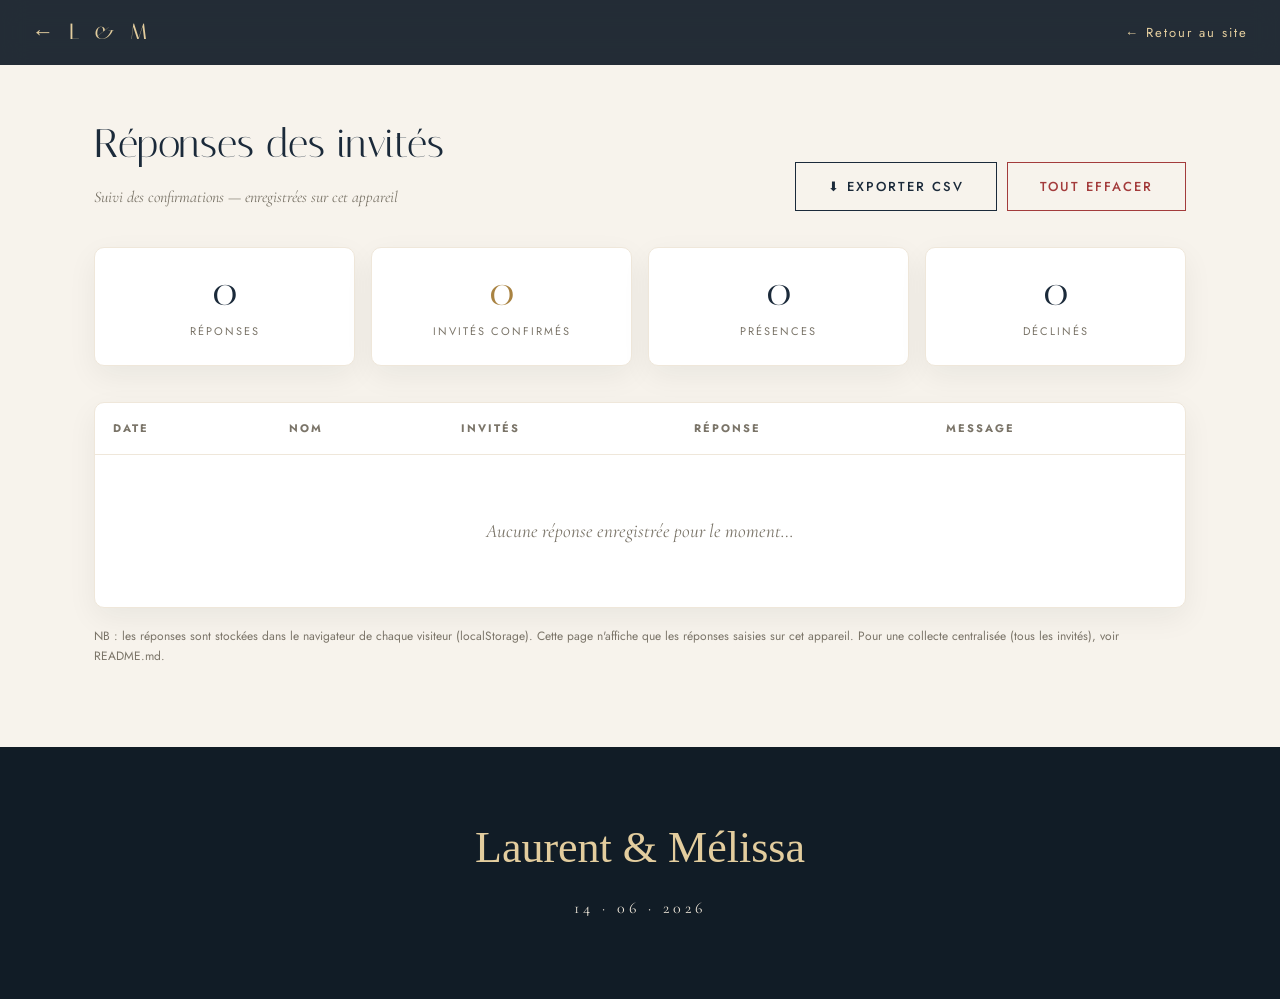
==== admin.html @ e38e4ee6 "feat: RSVP avec sauvegarde + page admin, musique d'ambiance, carte interactive; fix crash main.js" ====
<!DOCTYPE html>
<html lang="fr">
<head>
    <meta charset="UTF-8">
    <meta name="viewport" content="width=device-width, initial-scale=1.0">
    <title>Réponses RSVP · Laurent & Mélissa</title>
    <meta name="robots" content="noindex, nofollow">
    <link rel="preconnect" href="https://fonts.googleapis.com">
    <link rel="preconnect" href="https://fonts.gstatic.com" crossorigin>
    <link href="https://fonts.googleapis.com/css2?family=Cormorant+Garamond:ital,wght@0,400;0,500;0,600;1,400&family=Italiana&family=Jost:wght@300;400;500&display=swap" rel="stylesheet">
    <link rel="stylesheet" href="css/style.css">
</head>
<body class="admin-page">

    <!-- ===== NAV MINI ===== -->
    <header class="nav nav-slim nav-scrolled" id="siteNav">
        <a href="index.html" class="nav-brand">← L &amp; M</a>
        <a href="index.html" class="nav-gallery-link">← Retour au site</a>
    </header>

    <main class="admin-main">
        <div class="container">
            <div class="admin-header-row">
                <div>
                    <h1 class="admin-title">Réponses des invités</h1>
                    <p class="admin-sub">Suivi des confirmations — enregistrées sur cet appareil</p>
                </div>
                <div class="admin-actions">
                    <button class="btn btn-outline" id="exportCsv">⬇ Exporter CSV</button>
                    <button class="btn btn-danger" id="clearAll">Tout effacer</button>
                </div>
            </div>

            <div class="admin-stats" id="adminStats"></div>

            <div class="admin-table-wrap">
                <table class="admin-table">
                    <thead>
                        <tr>
                            <th>Date</th>
                            <th>Nom</th>
                            <th>Invités</th>
                            <th>Réponse</th>
                            <th>Message</th>
                        </tr>
                    </thead>
                    <tbody id="adminBody"></tbody>
                </table>
                <div class="admin-empty" id="adminEmpty">Aucune réponse enregistrée pour le moment…</div>
            </div>

            <p class="admin-note">NB : les réponses sont stockées dans le navigateur de chaque visiteur (localStorage). Cette page n'affiche que les réponses saisies sur cet appareil. Pour une collecte centralisée (tous les invités), voir README.md.</p>
        </div>
    </main>

    <!-- ===== FOOTER ===== -->
    <footer class="footer">
        <div class="container">
            <p class="footer-names">Laurent &amp; Mélissa</p>
            <p class="footer-date">14 · 06 · 2026</p>
        </div>
    </footer>

    <script src="js/admin.js"></script>
</body>
</html>
---- css/style.css ----
/* ════════════════════════════════════════════════
   MARIAGE PREMIUM — ÉLÉGANCE CLASSIQUE
   Palette : navy profond · crème ivoire · or
   ════════════════════════════════════════════════ */

:root{
    --navy:        #1B2A3A;
    --navy-dark:   #111C26;
    --ivory:       #F7F3EC;
    --ivory-deep:  #EFE7DA;
    --gold:        #C5A35C;
    --gold-light:  #E3CD9E;
    --gold-dark:   #A98342;
    --charcoal:    #31302E;
    --text:        #3A3937;
    --muted:       #7A7468;
    --serif:       'Cormorant Garamond', serif;
    --display:     'Italiana', serif;
    --script:      'Great Vibes', cursive;
    --sans:        'Jost', sans-serif;
    --ease:        cubic-bezier(.22,.61,.36,1);
    --shadow:      0 20px 60px rgba(17,28,38,.18);
    --transition:  all .6s var(--ease);
}

*{margin:0;padding:0;box-sizing:border-box}
html{scroll-behavior:smooth}
body{
    font-family:var(--sans);
    color:var(--text);
    background:var(--ivory);
    line-height:1.7;
    overflow-x:hidden;
    -webkit-font-smoothing:antialiased;
}
img{max-width:100%;display:block}
a{text-decoration:none;color:inherit}
button{font-family:inherit;cursor:pointer;border:none;background:none}
.container{max-width:1140px;margin:0 auto;padding:0 24px}
.container-narrow{max-width:760px;margin:0 auto;padding:0 24px}
.section-pad{padding:96px 0}
.section-kicker{
    font-family:var(--script);
    font-size:28px;
    color:var(--gold-dark);
    text-align:center;
    margin-bottom:6px;
}
.section-title{
    font-family:var(--display);
    font-size:clamp(30px,4vw,44px);
    color:var(--navy);
    text-align:center;
    font-weight:400;
    margin-bottom:16px;
    letter-spacing:1px;
}

/* ===== REVEAL ANIMATION ===== */
.reveal{opacity:0;transform:translateY(30px);transition:var(--transition)}
.reveal.in{opacity:1;transform:translateY(0)}

/* ===== BUTTONS ===== */
.btn{
    display:inline-flex;align-items:center;justify-content:center;
    padding:14px 32px;font-family:var(--sans);font-size:13px;letter-spacing:2px;
    text-transform:uppercase;font-weight:500;transition:var(--transition);
    border:1px solid transparent;
}
.btn-gold{background:var(--gold);color:var(--navy);border-color:var(--gold)}
.btn-gold:hover{background:var(--gold-dark);border-color:var(--gold-dark);color:#fff;transform:translateY(-2px)}
.btn-ghost{color:var(--ivory);border-color:rgba(255,255,255,.5)}
.btn-ghost:hover{background:rgba(255,255,255,.1);border-color:#fff;transform:translateY(-2px)}
.btn-block{width:100%}

/* ===== MUSIC FAB ===== */
.music-fab{
    position:fixed;bottom:24px;right:24px;z-index:1000;
    width:52px;height:52px;border-radius:50%;
    background:var(--navy);color:var(--gold-light);
    display:flex;align-items:center;justify-content:center;
    box-shadow:var(--shadow);transition:var(--transition);
    opacity:0;pointer-events:none;
}
.music-fab.show{opacity:1;pointer-events:auto}
.music-fab.playing{background:var(--gold);color:var(--navy)}
.music-fab.playing svg{animation:spinSlow 5s linear infinite}
@keyframes spinSlow{to{transform:rotate(360deg)}}

/* ===== SCREEN-INTRO ===== */
.screen-intro{
    position:fixed;inset:0;z-index:2000;
    background:linear-gradient(160deg,var(--navy-dark),var(--navy));
    display:flex;align-items:center;justify-content:center;
    text-align:center;color:var(--ivory);
    transition:opacity 1s ease,visibility 1s ease;
}
.screen-intro.hidden{opacity:0;visibility:hidden;pointer-events:none}
.intro-inner{padding:40px;max-width:600px}
.intro-kicker{font-family:var(--sans);letter-spacing:4px;font-size:12px;color:var(--gold-light);text-transform:uppercase;margin-bottom:16px}
.intro-names{
    font-family:var(--script);font-size:clamp(50px,10vw,90px);
    font-weight:400;line-height:1.2;margin-bottom:10px;
}
.intro-names span{display:inline-block}
.intro-amp{color:var(--gold);margin:0 12px;font-size:.7em}
.intro-date{font-family:var(--serif);font-size:20px;color:var(--ivory-deep);margin-bottom:36px;letter-spacing:3px}
.intro-btn{
    padding:15px 44px;border:1px solid var(--gold);color:var(--gold-light);
    letter-spacing:3px;font-size:12px;text-transform:uppercase;transition:var(--transition);
}
.intro-btn:hover{background:var(--gold);color:var(--navy)}

/* ===== NAV ===== */
.nav{
    position:fixed;top:0;left:0;right:0;z-index:1000;
    display:flex;align-items:center;justify-content:space-between;
    padding:22px 40px;transition:var(--transition);color:var(--ivory);
}
.nav-brand{font-family:var(--display);font-size:22px;letter-spacing:4px;color:var(--gold-light)}
.nav-gallery-link{font-size:13px;letter-spacing:2px;color:var(--gold-light);transition:color .3s}
.nav-gallery-link:hover{color:var(--ivory)}
.nav.scrolled{
    background:rgba(17,28,38,.92);backdrop-filter:blur(12px);
    padding:14px 40px;box-shadow:0 4px 30px rgba(0,0,0,.2);
}
.nav-slim{padding:18px 32px;background:transparent}
.nav-slim.nav-scrolled{background:rgba(17,28,38,.92);backdrop-filter:blur(12px);padding:14px 32px}

/* ===== HERO ===== */
.hero{
    position:relative;min-height:100vh;display:flex;align-items:center;justify-content:center;
    text-align:center;color:var(--ivory);overflow:hidden;
}
.hero-bg{
    position:absolute;inset:0;
    background:radial-gradient(ellipse at center,rgba(197,163,92,.15),transparent 60%),linear-gradient(160deg,var(--navy-dark),var(--navy) 60%,var(--navy));
    z-index:0;
}
.hero::after{
    content:'';position:absolute;inset:0;z-index:1;
    background:
        radial-gradient(1px 1px at 20% 30%,rgba(255,255,255,.06) 50%,transparent 50%),
        radial-gradient(1px 1px at 70% 20%,rgba(255,255,255,.05) 50%,transparent 50%),
        radial-gradient(1px 1px at 40% 70%,rgba(255,255,255,.04) 50%,transparent 50%);
    pointer-events:none;
}
.hero-content{position:relative;z-index:2;padding:0 24px}
.hero-kicker{letter-spacing:6px;font-size:12px;color:var(--gold-light);text-transform:uppercase;margin-bottom:26px}
.hero-names{font-family:var(--display);font-weight:400;font-size:clamp(42px,9vw,96px);line-height:1.05;display:flex;align-items:center;justify-content:center;gap:clamp(12px,3vw,36px);flex-wrap:wrap}
.hero-divider{display:flex;align-items:center;gap:14px}
.hero-divider i{display:flex;align-items:center}
.hero-divider i::before{content:'✦';color:var(--gold);font-size:.25em}
.hero-date{font-family:var(--serif);font-size:clamp(18px,2.5vw,24px);color:var(--ivory-deep);letter-spacing:4px;margin:28px 0 12px}
.hero-sub{font-family:var(--serif);font-style:italic;font-size:18px;color:rgba(247,243,236,.75);margin-bottom:40px}
.hero-cta{display:flex;gap:16px;justify-content:center;flex-wrap:wrap}
.hero-scroll{position:absolute;bottom:30px;left:50%;transform:translateX(-50%);z-index:2}
.hero-scroll span{display:block;width:24px;height:40px;border:1px solid rgba(247,243,236,.4);border-radius:14px;position:relative}
.hero-scroll span::after{content:'';position:absolute;top:8px;left:50%;width:4px;height:8px;margin-left:-2px;background:var(--gold);border-radius:4px;animation:scrollAnim 1.6s infinite}
@keyframes scrollAnim{0%{opacity:1;transform:translateY(0)}70%{opacity:0;transform:translateY(12px)}100%{opacity:0}}

/* ===== COUNTDOWN ===== */
.countdown-section{background:var(--ivory);text-align:center}
.countdown{display:inline-flex;align-items:center;gap:16px;margin-top:20px}
.cd-item{background:#fff;border:1px solid var(--ivory-deep);padding:22px 26px;border-radius:8px;min-width:92px;box-shadow:0 10px 30px rgba(17,28,38,.06)}
.cd-num{display:block;font-family:var(--display);font-size:46px;color:var(--navy);line-height:1;font-weight:400;font-variant-numeric:tabular-nums}
.cd-label{display:block;font-size:11px;letter-spacing:2px;text-transform:uppercase;color:var(--muted);margin-top:8px}
.cd-sep{font-family:var(--display);font-size:40px;color:var(--gold);margin-bottom:26px}

/* ===== STORY ===== */
.story-section{background:linear-gradient(180deg,var(--ivory),var(--ivory-deep))}
.story-timeline{position:relative;margin-top:48px;padding-left:120px}
.story-timeline::before{content:'';position:absolute;left:60px;top:0;bottom:0;width:1px;background:var(--gold)}
.story-node{position:relative;margin-bottom:44px;padding-left:40px}
.story-node::before{content:'';position:absolute;left:-104px;top:6px;width:12px;height:12px;border-radius:50%;background:var(--gold);box-shadow:0 0 0 4px #fff,0 0 0 5px var(--gold)}
.story-year{font-family:var(--display);font-size:26px;color:var(--gold-dark);display:block;margin-bottom:6px}
.story-node p{font-family:var(--serif);font-size:20px;color:var(--text);max-width:520px}

/* ===== PROGRAM ===== */
.program-section{background:var(--navy);color:var(--ivory)}
.program-section .section-title{color:var(--ivory)}
.program-section .section-kicker{color:var(--gold-light)}
.program-grid{display:grid;grid-template-columns:repeat(auto-fit,minmax(220px,1fr));gap:24px;margin-top:48px}
.program-card{
    background:rgba(255,255,255,.04);border:1px solid rgba(255,255,255,.08);
    padding:32px 24px;text-align:center;border-radius:10px;transition:var(--transition);
}
.program-card:hover{background:rgba(255,255,255,.08);transform:translateY(-4px)}
.program-time{display:block;font-family:var(--display);font-size:26px;color:var(--gold-light);letter-spacing:2px}
.program-icon{display:block;font-size:30px;margin:14px 0}
.program-card h3{font-family:var(--serif);font-size:22px;font-weight:500;margin-bottom:8px}
.program-card p{font-size:14px;color:rgba(247,243,236,.7)}

/* ===== VENUE ===== */
.venue-section{background:var(--ivory)}
.venue-card{
    max-width:720px;margin:40px auto 0;text-align:center;
    background:#fff;border:1px solid var(--ivory-deep);padding:48px 40px;border-radius:10px;
    box-shadow:var(--shadow);
}
.venue-card h3{font-family:var(--display);font-size:30px;color:var(--navy);font-weight:400;margin-bottom:8px}
.venue-card p{color:var(--muted);margin-bottom:8px}
.venue-note{font-family:var(--serif);font-style:italic;font-size:16px;margin-bottom:24px}
.venue-card .btn{margin-top:8px}

/* ===== GALLERY ===== */
.gallery-section{background:linear-gradient(180deg,var(--ivory-deep),var(--ivory))}
.gallery-intro{text-align:center;font-family:var(--serif);font-size:19px;font-style:italic;color:var(--muted);max-width:620px;margin:0 auto 32px}
.gallery-actions{display:flex;flex-direction:column;align-items:center;gap:24px;margin-bottom:40px}
.qr-box{background:#fff;padding:20px;border-radius:10px;border:1px solid var(--ivory-deep);text-align:center}
.qr-title{font-size:12px;letter-spacing:1px;text-transform:uppercase;color:var(--muted);margin-bottom:10px}
.qr-placeholder{width:120px;height:120px;background:var(--navy);color:var(--gold-light);display:flex;align-items:center;justify-content:center;font-family:var(--display);font-size:20px;border-radius:6px;margin:0 auto}

.gallery-filter{display:flex;justify-content:center;gap:8px;flex-wrap:wrap;margin-bottom:36px}
.gfilter{padding:9px 22px;font-size:12px;letter-spacing:1.5px;text-transform:uppercase;color:var(--muted);border:1px solid var(--ivory-deep);border-radius:40px;transition:var(--transition)}
.gfilter:hover{color:var(--navy);border-color:var(--gold)}
.gfilter.active{background:var(--navy);color:var(--ivory);border-color:var(--navy)}

.gallery-grid{display:grid;grid-template-columns:repeat(auto-fill,minmax(280px,1fr));gap:16px}
.gallery-tile{position:relative;overflow:hidden;border-radius:6px;cursor:pointer;aspect-ratio:1/1;background:var(--ivory-deep)}
.gallery-tile img{width:100%;height:100%;object-fit:cover;transition:transform .8s var(--ease)}
.gallery-tile:hover img{transform:scale(1.06)}
.gallery-tile::after{content:'';position:absolute;inset:0;background:linear-gradient(180deg,transparent 50%,rgba(17,28,38,.5));opacity:0;transition:opacity .4s}
.gallery-tile:hover::after{opacity:1}
.gallery-empty{grid-column:1/-1;text-align:center;padding:60px 20px;color:var(--muted);font-family:var(--serif);font-size:20px;font-style:italic}

.lightbox{position:fixed;inset:0;z-index:2000;background:rgba(10,14,19,.95);display:none;align-items:center;justify-content:center;padding:40px}
.lightbox.open{display:flex}
.lightbox img{max-width:90vw;max-height:85vh;object-fit:contain;border-radius:4px;box-shadow:0 30px 80px rgba(0,0,0,.5)}
.lb-close,.lb-prev,.lb-next{position:absolute;color:var(--ivory);font-size:34px;background:none;border:none;cursor:pointer;z-index:5;transition:color .3s}
.lb-close:hover,.lb-prev:hover,.lb-next:hover{color:var(--gold)}
.lb-close{top:22px;right:30px}
.lb-prev{left:24px;top:50%;transform:translateY(-50%)}
.lb-next{right:24px;top:50%;transform:translateY(-50%)}

/* ===== RSVP ===== */
.rsvp-section{background:var(--navy);color:var(--ivory)}
.rsvp-section .section-title{color:var(--ivory)}
.rsvp-section .section-kicker{color:var(--gold-light)}
.rsvp-intro{text-align:center;font-family:var(--serif);font-style:italic;font-size:19px;color:rgba(247,243,236,.75);margin-bottom:40px}
.rsvp-form{display:flex;flex-direction:column;gap:16px;max-width:520px;margin:0 auto}
.rsvp-form input,.rsvp-form select,.rsvp-form textarea{
    background:rgba(255,255,255,.06);border:1px solid rgba(255,255,255,.15);
    color:var(--ivory);padding:15px 18px;border-radius:6px;font-family:var(--sans);font-size:14px;transition:var(--transition);
}
.rsvp-form input:focus,.rsvp-form select:focus,.rsvp-form textarea:focus{outline:none;border-color:var(--gold);background:rgba(255,255,255,.09)}
.rsvp-form select{color:var(--ivory)}
.rsvp-form select option{color:var(--navy)}
.rsvp-form textarea{resize:vertical}
.rsvp-msg{margin-top:12px;text-align:center;font-family:var(--serif);font-size:18px}
.rsvp-msg.ok{color:var(--gold-light)}

/* ===== FOOTER ===== */
.footer{background:var(--navy-dark);color:var(--ivory);text-align:center;padding:64px 24px}
.footer-names{font-family:var(--script);font-size:44px;color:var(--gold-light);margin-bottom:10px}
.footer-date{font-family:var(--serif);letter-spacing:4px;color:var(--ivory-deep);margin-bottom:12px}
.footer-hashtag{font-size:15px;letter-spacing:3px;color:var(--gold);text-transform:uppercase;margin-bottom:20px}
.footer-credit{font-size:13px;color:rgba(247,243,236,.6)}

/* ===== GALLERY PAGE ===== */
.gallery-page .nav-slim{background:var(--navy-dark)}
.gallery-page .nav-slim.nav-scrolled{background:var(--navy-dark)}
.gallery-main{padding-top:80px}
.gallery-hero{padding-top:40px}
.gallery-grid-full{grid-template-columns:repeat(auto-fill,minmax(260px,1fr));gap:14px}
@media (max-width:480px){
    .gallery-grid-full{grid-template-columns:repeat(auto-fill,minmax(140px,1fr))}
}
.rsvp-gallery-link{text-align:center;margin-top:32px}

/* ===== PARALLAX DIVIDERS ===== */
.parallax-divider{
    position:relative;height:70vh;overflow:hidden;
    display:flex;align-items:center;justify-content:center;
}
.pd-bg{position:absolute;inset:-20%;background:var(--navy-dark);z-index:0}
.pd-story .pd-bg{
    background:
        radial-gradient(ellipse at 30% 40%,rgba(197,163,92,.12),transparent 50%),
        radial-gradient(ellipse at 70% 60%,rgba(247,243,236,.06),transparent 50%),
        linear-gradient(160deg,var(--navy-dark),var(--navy) 50%,var(--navy-dark));
}
.pd-programme .pd-bg{
    background:
        radial-gradient(ellipse at 50% 50%,rgba(197,163,92,.15),transparent 60%),
        linear-gradient(160deg,var(--navy-dark),#1a2636,var(--navy-dark));
}
.pd-overlay{
    position:absolute;inset:0;z-index:1;
    background:linear-gradient(180deg,rgba(27,42,58,.6),transparent 20%,transparent 80%,rgba(27,42,58,.6));
}
.pd-text{position:relative;z-index:2;color:var(--ivory);display:flex;flex-direction:column;align-items:center}
.pd-text-left{margin-right:auto;margin-left:10%;text-align:left}
.pd-text-right{margin-left:auto;margin-right:10%;text-align:right}
.pd-year{font-family:var(--display);font-size:clamp(40px,7vw,80px);color:var(--gold-light);opacity:.18;line-height:1}
.pd-label{font-family:var(--serif);font-size:18px;color:var(--ivory-deep);letter-spacing:2px;margin-top:4px}
.pd-center{position:relative;z-index:2;text-align:center;display:flex;flex-direction:column;align-items:center;gap:16px}
.pd-icon{font-size:48px;filter:drop-shadow(0 0 20px rgba(197,163,92,.4))}
.pd-date-big{font-family:var(--display);font-size:clamp(36px,6vw,72px);color:var(--gold-light);letter-spacing:8px;opacity:.6}

/* ===== GSAP ANIMATION CLASSES ===== */
.gsap-split{overflow:hidden}
.gsap-split-inner{display:inline-block}
.gsap-scale-in{transform:scale(0.8);opacity:0}
.gsap-slide-up{transform:translateY(60px);opacity:0}
.gsap-slide-left{transform:translateX(-80px);opacity:0}
.gsap-slide-right{transform:translateX(80px);opacity:0}
.gsap-fade{opacity:0}
.gsap-rotate-in{transform:rotate(-3deg) scale(0.95);opacity:0}

/* ===== CARTE INTERACTIVE (LIEU) ===== */
.venue-map{
    margin-top:28px;margin-bottom:20px;border-radius:10px;overflow:hidden;
    border:1px solid var(--ivory-deep);box-shadow:0 10px 30px rgba(17,28,38,.08);
}
.venue-map iframe{display:block;width:100%;height:340px;border:0;filter:saturate(.85)}

/* ===== RSVP MSG ERREUR ===== */
.rsvp-msg.err{color:#E8A0A0}

/* ===== ADMIN — RÉPONSES RSVP ===== */
.admin-page{background:var(--ivory)}
.admin-main{padding:110px 0 80px}
.admin-header-row{display:flex;align-items:flex-end;justify-content:space-between;gap:20px;flex-wrap:wrap;margin-bottom:36px}
.admin-title{font-family:var(--display);font-size:clamp(26px,4vw,40px);color:var(--navy);font-weight:400}
.admin-sub{font-family:var(--serif);font-style:italic;color:var(--muted);margin-top:6px}
.admin-actions{display:flex;gap:10px;flex-wrap:wrap}
.btn-outline{color:var(--navy);border-color:var(--navy)}
.btn-outline:hover{background:var(--navy);color:var(--ivory);transform:translateY(-2px)}
.btn-danger{color:#A33B3B;border-color:#A33B3B}
.btn-danger:hover{background:#A33B3B;color:#fff;transform:translateY(-2px)}
.admin-stats{display:grid;grid-template-columns:repeat(auto-fit,minmax(180px,1fr));gap:16px;margin-bottom:36px}
.stat-card{background:#fff;border:1px solid var(--ivory-deep);border-radius:10px;padding:24px;text-align:center;box-shadow:0 10px 30px rgba(17,28,38,.06)}
.stat-num{display:block;font-family:var(--display);font-size:40px;color:var(--navy);line-height:1}
.stat-num.gold{color:var(--gold-dark)}
.stat-label{display:block;font-size:11px;letter-spacing:2px;text-transform:uppercase;color:var(--muted);margin-top:10px}
.admin-table-wrap{background:#fff;border:1px solid var(--ivory-deep);border-radius:10px;overflow:auto;box-shadow:0 10px 30px rgba(17,28,38,.06)}
.admin-table{width:100%;border-collapse:collapse;min-width:640px}
.admin-table th{font-size:11px;letter-spacing:2px;text-transform:uppercase;color:var(--muted);text-align:left;padding:16px 18px;border-bottom:1px solid var(--ivory-deep);white-space:nowrap}
.admin-table td{padding:14px 18px;border-bottom:1px solid var(--ivory-deep);font-size:14px;vertical-align:top}
.admin-table tr:last-child td{border-bottom:none}
.badge{display:inline-block;padding:4px 12px;border-radius:20px;font-size:11px;letter-spacing:1.5px;text-transform:uppercase;white-space:nowrap}
.badge-oui{background:rgba(197,163,92,.18);color:var(--gold-dark)}
.badge-non{background:rgba(163,59,59,.12);color:#A33B3B}
.admin-msg{font-family:var(--serif);font-style:italic;color:var(--muted)}
.admin-empty{display:none;padding:60px 20px;text-align:center;color:var(--muted);font-family:var(--serif);font-style:italic;font-size:19px}
.admin-note{font-size:12px;color:var(--muted);margin-top:18px}
@media (max-width:768px){.admin-main{padding:96px 0 60px}}

/* ===== RESPONSIVE ===== */
@media (max-width:768px){
    .section-pad{padding:70px 0}
    .nav{padding:16px 20px}
    .nav-slim{padding:14px 20px}
    .nav-slim.nav-scrolled{padding:12px 20px}
    .countdown{gap:8px}
    .cd-item{padding:16px 16px;min-width:68px}
    .cd-num{font-size:30px}
    .cd-sep{font-size:28px;margin-bottom:20px}
    .story-timeline{padding-left:50px}
    .story-timeline::before{left:20px}
    .story-node::before{left:-48px}
    .music-fab{bottom:20px;right:20px}
    .pd-text-left{margin-left:6%}
    .pd-text-right{margin-right:6%}
}

@media (max-width:480px){
    .hero-names{gap:0}
    .hero-divider i::before{content:'✦';font-size:.2em}
    .cd-item{min-width:56px;padding:12px 8px}
    .cd-num{font-size:24px}
    .cd-label{font-size:9px}
    .cd-sep{font-size:22px}
    .gallery-grid{grid-template-columns:repeat(auto-fill,minmax(150px,1fr))}
    .btn{padding:13px 24px;font-size:12px}
}
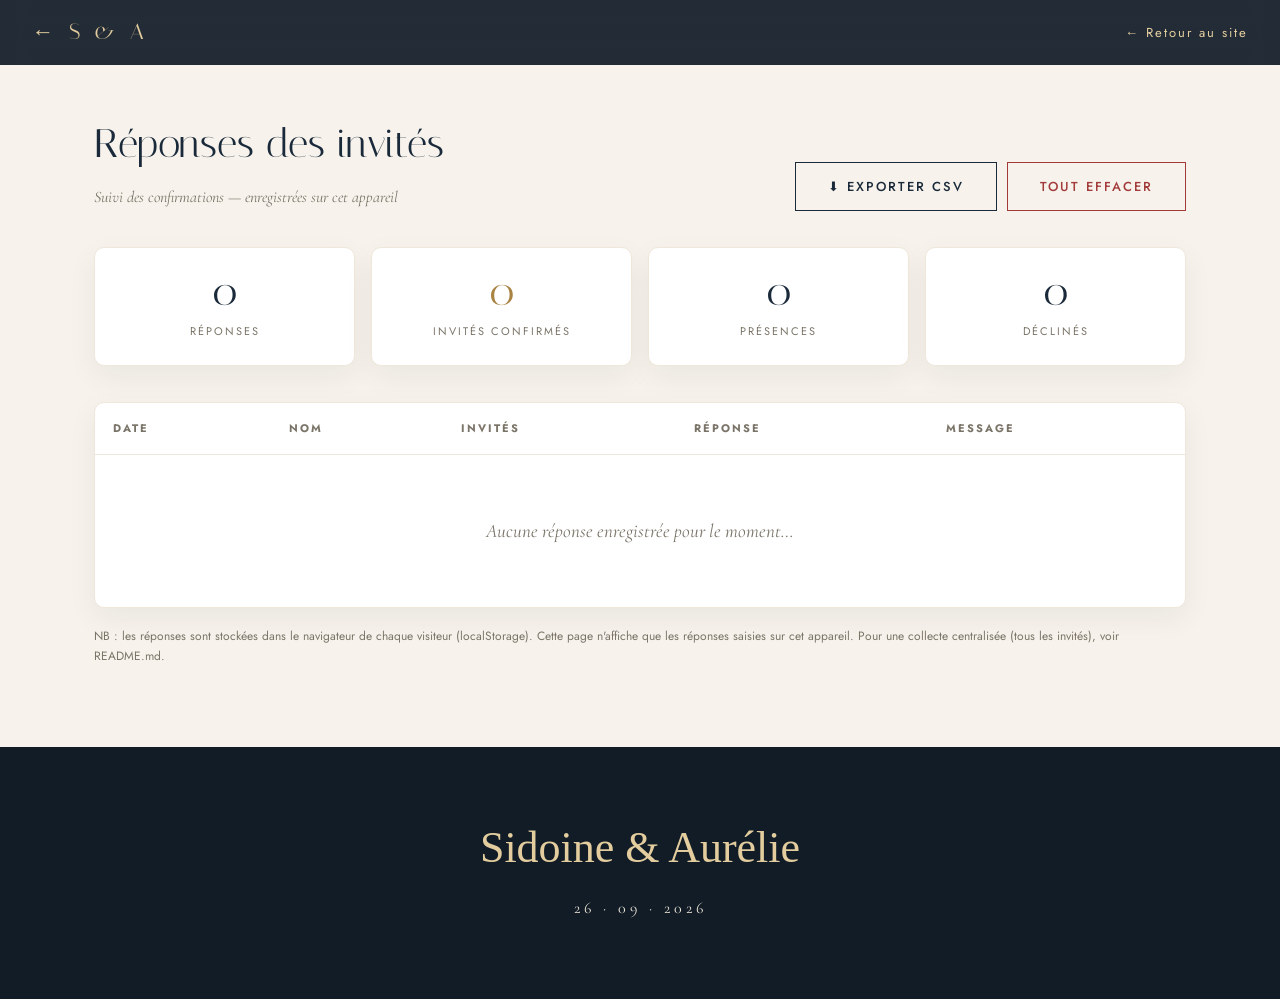
==== commit 9171ce03: "feat: identite Sidoine & Aurelie + faire-part dote (DOT-2) + photos WebP 300 DPI - Noms mis a jour p" ====
--- a/admin.html
+++ b/admin.html
@@ -3,7 +3,7 @@
 <head>
     <meta charset="UTF-8">
     <meta name="viewport" content="width=device-width, initial-scale=1.0">
-    <title>Réponses RSVP · Laurent & Mélissa</title>
+    <title>Réponses RSVP · Sidoine & Aurélie</title>
     <meta name="robots" content="noindex, nofollow">
     <link rel="preconnect" href="https://fonts.googleapis.com">
     <link rel="preconnect" href="https://fonts.gstatic.com" crossorigin>
@@ -14,7 +14,7 @@
 
     <!-- ===== NAV MINI ===== -->
     <header class="nav nav-slim nav-scrolled" id="siteNav">
-        <a href="index.html" class="nav-brand">← L &amp; M</a>
+        <a href="index.html" class="nav-brand">← S &amp; A</a>
         <a href="index.html" class="nav-gallery-link">← Retour au site</a>
     </header>
 
@@ -56,8 +56,8 @@
     <!-- ===== FOOTER ===== -->
     <footer class="footer">
         <div class="container">
-            <p class="footer-names">Laurent &amp; Mélissa</p>
-            <p class="footer-date">14 · 06 · 2026</p>
+            <p class="footer-names">Sidoine &amp; Aurélie</p>
+            <p class="footer-date">26 · 09 · 2026</p>
         </div>
     </footer>
 
--- a/css/style.css
+++ b/css/style.css
@@ -134,7 +134,9 @@
 }
 .hero-bg{
     position:absolute;inset:0;
-    background:radial-gradient(ellipse at center,rgba(197,163,92,.15),transparent 60%),linear-gradient(160deg,var(--navy-dark),var(--navy) 60%,var(--navy));
+    background:
+        linear-gradient(180deg,rgba(17,28,38,.66) 0%,rgba(17,28,38,.30) 42%,rgba(17,28,38,.30) 60%,rgba(17,28,38,.74) 100%),
+        url('../assets/images/sidoine-aurelie.webp') center 28%/cover no-repeat;
     z-index:0;
 }
 .hero::after{
@@ -375,3 +377,24 @@
     .gallery-grid{grid-template-columns:repeat(auto-fill,minmax(150px,1fr))}
     .btn{padding:13px 24px;font-size:12px}
 }
+
+/* ===== FAIRE-PART (DOTE) ===== */
+.fairepart-section{background:var(--ivory-deep)}
+.fairepart-intro{
+    font-family:var(--serif);font-style:italic;font-size:clamp(17px,2.2vw,21px);
+    color:var(--text);text-align:center;max-width:640px;margin:0 auto 40px;line-height:1.8;
+}
+.fairepart-intro strong{font-style:normal;color:var(--navy);font-weight:600}
+.fairepart-card{
+    max-width:560px;margin:0 auto;background:#fff;padding:14px;border-radius:12px;
+    border:1px solid var(--ivory-deep);box-shadow:var(--shadow);
+}
+.fairepart-card img{border-radius:8px;width:100%;height:auto}
+.fairepart-actions{display:flex;gap:14px;justify-content:center;flex-wrap:wrap;margin-top:32px}
+.footer-link{margin-top:14px}
+.footer-link a{
+    color:var(--gold-light);font-size:12px;letter-spacing:2px;text-transform:uppercase;
+    border-bottom:1px solid rgba(227,205,158,.4);padding-bottom:2px;transition:var(--transition);
+}
+.footer-link a:hover{color:#fff;border-color:#fff}
+@media (max-width:480px){.fairepart-actions .btn{width:100%}}
